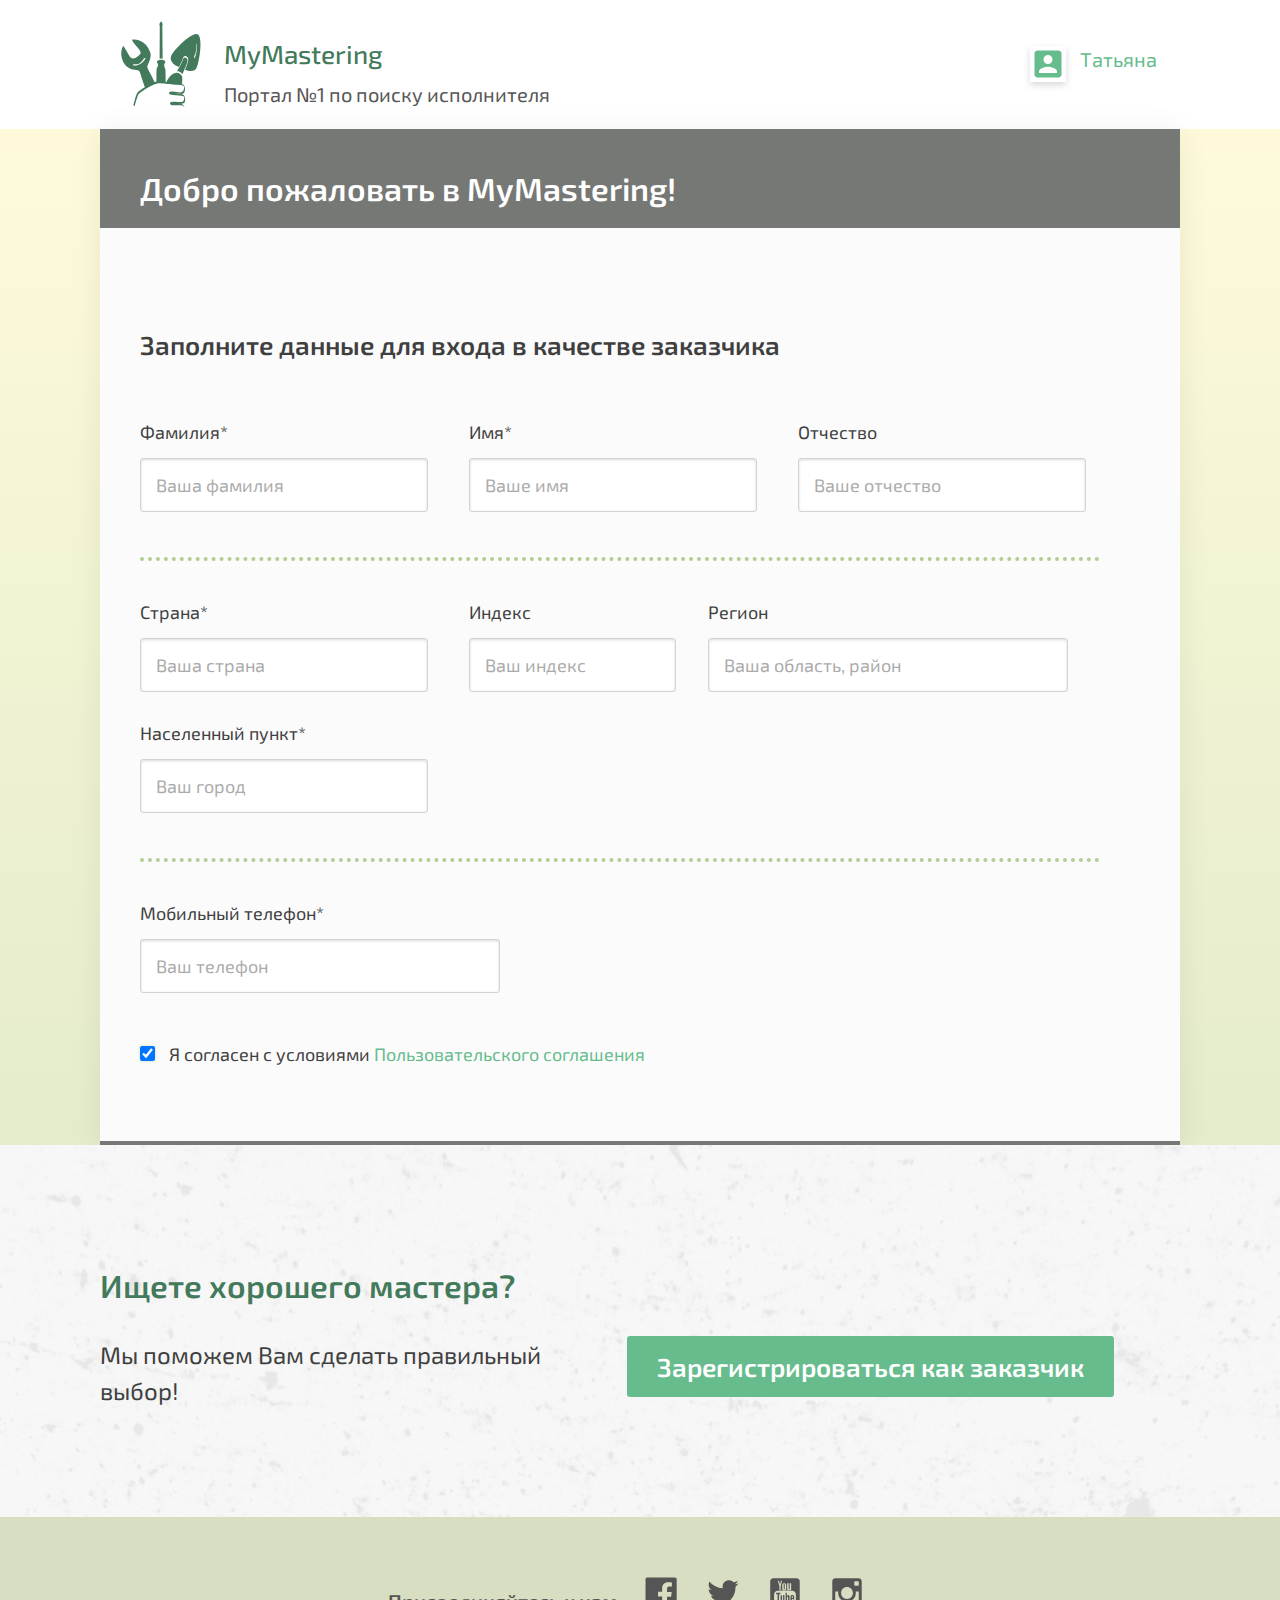
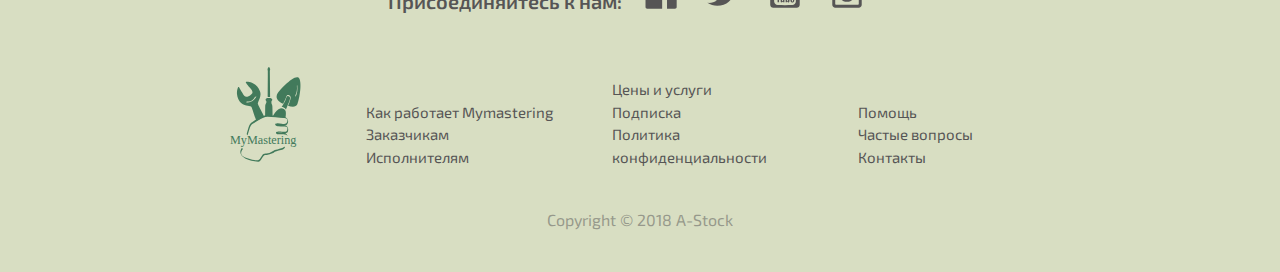
==== site/sign-customer.html @ 7f7287cf "site" ====
<!doctype html>
<html>
<head>
	<meta charset="utf-8">
	<title>MyMastering</title>
	<meta http-equiv="X-UA-Compatible" content="IE=edge">
	<meta name="viewport" content="width=device-width, initial-scale=1.0">
	<link rel="stylesheet" type="text/css" href="css/style.css">
	<link href="https://fonts.googleapis.com/css?family=Exo+2:400,400i,500,600&amp;subset=cyrillic" rel="stylesheet">
	<link rel="icon" type="image/png" href="img/logo-simple.png" />
	<link rel="stylesheet" media="all" href="css/animate.css">
	<script src="js/wow.min.js"></script>
	<script>new WOW().init();</script>
	<style type="text/css">
		 object { 
		 	src: url('https://fonts.googleapis.com/css?family=Exo+2:400,400i,500,600&amp;subset=cyrillic') format("embedded-opentype");
		 	margin-right: 30px;
		 	cursor: pointer;
		 }
	</style>
</head>

<body lang="ru">
		<!--Header-->
		<div class="container-header">
			<div class="container">
				<div class="col-md-7">
					<object type="image/svg+xml" class="logo-simple" data="img/logo-simple.svg" width="100">
					  <img src="img/logo-simple.png" class="logo-simple" width="100" alt="image format png" />
					</object>
					<div class="logo-text">
						<strong>MyMastering</strong>
						<p>Портал №1 по поиску исполнителя</p>
					</div>
				</div>
				<div class="col-md-5">
					<div class="account">
						<svg xmlns="http://www.w3.org/2000/svg" width="36" height="36" viewBox="0 0 48 48"><path d="M6 10v28c0 2.21 1.79 4 4 4h28c2.21 0 4-1.79 4-4V10c0-2.21-1.79-4-4-4H10c-2.21 0-4 1.79-4 4zm24 8c0 3.32-2.69 6-6 6s-6-2.68-6-6c0-3.31 2.69-6 6-6s6 2.69 6 6zM12 34c0-4 8-6.2 12-6.2S36 30 36 34v2H12v-2z" fill='#66bc8d'/></svg>
						<span>Татьяна</span>
					</div>
				</div>
			</div>
		</div>

		<!--Content-->
		<section id="" class="sign-up">
        		<div class="container">
        				<div class="registration">
        					<h1>Добро пожаловать в MyMastering!</h1>
					        <form action="" enctype="multipart/form-data" method="post" id="registr" name="registr" autocomplete="on">
					        	<h2>Заполните данные для входа в качестве заказчика</h2>
					        	<figure>
						            <div class="col-md-4">
										<label for="last-name">Фамилия*</label>
										<input id="last-name" name="last-name" type="text" placeholder="Ваша фамилия" maxlength="40">
						            </div>
						            <div class="col-md-4">
										<label for="first-name">Имя*</label>
										<input id="first-name" name="first-name" type="text" placeholder="Ваше имя" maxlength="40">
						            </div>
						            <div class="col-md-4">
										<label for="patronymic-name">Отчество</label>
										<input id="patronymic-name" name="patronymic-name" type="text" placeholder="Ваше отчество" maxlength="40">
						            </div>
						            <figcaption> </figcaption>
						        </figure>
						        <figure>
						            <div class="col-md-4">
										<label for="country">Страна*</label>
										<input id="country" name="country" type="text" placeholder="Ваша страна" maxlength="40">
						            </div>
						            <div class="col-md-3">
										<label for="zip">Индекс</label>
										<input id="zip" name="zip" type="text" pattern="[0-9]{6}" placeholder="Ваш индекс" maxlength="6">
						            </div>
						            <div class="col-md-5">
										<label for="region">Регион</label>
										<input id="region" name="region" type="text" placeholder="Ваша область, район" maxlength="80">
						            </div>
						            <div class="col-md-4">
										<label for="city">Населенный пункт*</label>
										<input id="city" name="city" type="text" placeholder="Ваш город" maxlength="40">
						            </div>
						            <figcaption> </figcaption>
						        </figure>
						        <figure>
						            <div class="col-md-5">
										<label for="phone">Мобильный телефон*</label>
										<input id="phone" name="phone" type="text" placeholder="Ваш телефон" maxlength="20">
						            </div>
						            <div class="col-md-12">
						            	<div>
						            		<input type="checkbox" name="agreement" checked> Я согласен с условиями <a href="privacy_policy.html">Пользовательского соглашения</a>
						            	</div>
						        	</div>
						        </figure>
					        </form>
					    </div>
				</div>
        </section>
		<section class="change-profile">
			<div class="container">
        		<div class="col-md-6">
        			<h2>Ищете хорошего мастера?</h2>
        			<p>Мы поможем Вам сделать правильный выбор!</p>
        		</div>
        		<div class="col-md-6">
        			<a href="sign-customer.html" class="btn green">Зарегистрироваться как заказчик</a>
        		</div>
        	</div>
        </section>


        <!--Footer-->
		<footer class="container-footer"> 
		  	<div class="container">
		  		<div class="col-md-12">
					<div class="social">
							<span>Присоединяйтесь к нам:</span>
							<span>
								<a href="https://www.facebook.com/mymastering/"><object type="image/svg+xml" data="img/social/fb.svg" width="32" ><img src="img/social/fb.png" alt="Facebook"/></object></a>
								<a href="https://www.twitter.com/mymastering/"><object type="image/svg+xml" data="img/social/tw.svg" width="32" ><img src="img/social/tw.png" alt="Twitter"/></object></a>
								<a href="https://www.youtube.com/mymastering/"><object type="image/svg+xml" data="img/social/yt.svg" width="32" ><img src="img/social/yt.png" alt="Youtube"/></object></a>
								<a href="https://www.instagram.com/mymastering/"><object type="image/svg+xml" data="img/social/in.svg" width="32" ><img src="img/social/in.png" alt="Instagram"/></object></a>
							</span>
					</div>
        		</div>
		    	<div class="row">
					<div class="col-md-3">
						<a href="index.html">
							<object type="image/svg+xml" class="logo" data="img/logo.svg" width="80" align="right">
							  <img src="img/logo-small.png" class="logo" alt="image format png" />
							</object>
						</a>
					</div>
		     
			    	<div class="col-md-3">
						<ul class="main">
			    				<li><a href="how_work.html">Как работает Mymastering</a></li>
			    				<li><a href="customer.html">Заказчикам</a></li>
				                <li><a href="master.html">Исполнителям</a></li>
			      		</ul>
					</div>
				     
				    <div class="col-md-3">
						<ul class="info">
						        <li><a href="prices.html">Цены и услуги</a></li>
						        <li><a href="subscribe.html">Подписка</a></li>
						        <li><a href="privacy_policy.html">Политика конфиденциальности</a></li>
				      	</ul>
					</div>

					<div class="col-md-3">
						<ul class="contact">
						        <li><a href="help.html">Помощь</a></li>
						        <li><a href="faq.html">Частые вопросы</a></li>
						        <li><a href="contacts.html">Контакты</a></li>
				        </ul>
					</div>
			   	</div>
			    <div class="copyright">
			        <p>Copyright © 2018 A-Stock</p>
			    </div>
			</div>
		</footer>
</body>

</html>
---- site/css/style.css ----
@charset "UTF-8";
html, body, div, span, applet, object, iframe,
h1, h2, h3, h4, h5, h6, p, 
a, img, ol, ul, li,
fieldset, form, label,
table, caption, tbody, tfoot, thead, tr, th, td,
footer, header,
menu, nav, section, audio, video {
  margin: 0;
  padding: 0;
  border: 0;
  font-size: 100%;
  outline: none;
  box-sizing: border-box;
  color: inherit;
}

footer, header, hgroup, menu, nav, section {
  display: block;
}

ol, ul {
  list-style: none;
}

table {
  border-collapse: collapse;
  border-spacing: 0;
}

td,
th {
  padding: 0;
}

a {
  text-decoration: none;
  background-color: transparent;
  color: #66bc8d;
}


html {
  font-family: 'Exo 2', sans-serif;
  -ms-text-size-adjust: 100%;
  -webkit-text-size-adjust: 100%;
}

audio,
video {
  display: inline-block;
  vertical-align: bottom;
}

audio:not([controls]) {
  display: none;
  height: 0;
}

[hidden],
template {
  display: none;
}

a:active,
a:hover {
  outline: 0;
}

img {
  border: 0;
}

svg:not(:root) {
  overflow: hidden;
}

hr {
  box-sizing: content-box;
  height: 0;
}

button,
input,
select,
textarea {
  color: inherit;
  margin: 0;
}

button {
  overflow: visible;
}

button,
select {
  text-transform: none;
}

button,
html input[type="button"],
input[type="reset"],
input[type="submit"] {
  -webkit-appearance: button;
  cursor: pointer;
}

button[disabled],
html input[disabled] {
  cursor: default;
}

button::-moz-focus-inner,
input::-moz-focus-inner {
  border: 0;
  padding: 0;
}

input {
  line-height: normal;
}


input[type="checkbox"],
input[type="radio"] {
  box-sizing: border-box;
  padding: 0;
}

input[type="number"]::-webkit-inner-spin-button,
input[type="number"]::-webkit-outer-spin-button {
  height: auto;
}

input[type="search"] {
  -webkit-appearance: textfield;
  box-sizing: content-box;
}

input[type="search"]::-webkit-search-cancel-button,
input[type="search"]::-webkit-search-decoration {
  -webkit-appearance: none;
}

fieldset {
  border: 1px solid #c0c0c0;
  margin: 0 2px;
  padding: 0.35em 0.625em 0.75em;
}

textarea {
  overflow: auto;
}

*, *:before, *:after {
  box-sizing: border-box;
}

  h1 {
    font-size: 32px;
    line-height: 1.2;
  }
  h2 {
    font-size: 24px;
    line-height: 1.3;
  }
  h3 {
    font-size: 20px;
    line-height: 1.4;
  }
  p {
    font-size: 16px;
    line-height: 1.5;
  } 

.container {  
  margin-right: auto;
  margin-left: auto;
  position: relative;
  padding: 20px;
}
.center {
  text-align: center;
}

/* Header */
.container-header { 
    background-color: #fff;
    box-shadow: 0 3px 30px 0px rgba(0,0,0,0.07);
    top: 0;
    left: 0;
    right: 0;
}
.logo-simple {
    position: relative;
    margin-right: 10px;
    margin-left: 10px;
    vertical-align: bottom;
}
.logo-text {
    display: inline-block;
    position: relative;
    margin-top: 20px;
}
.container-header strong {
    position: relative;
    font-size: 26px;
    font-weight: 500;
    color: #427a5b;
    bottom: 10px;
}
.container-header p {
    font-size: 20px;
    font-weight: 400;
    color: #575656;   
}

@media (max-width: 700px) {
  .container-header p {
    display: none;
  }
  .container-header strong, .logo-simple {
    margin-left: -10px;
  }
}

@media (max-width: 480px) {  
  .container-header strong {
    font-size: 18px;
  }
  .container-header p {
    font-size: 16px;
  }
  .logo-simple {
    width: 60px;
  }
}

.account {
    position: absolute;
    bottom: 20px;
    right: 0px;
    text-align: right;
}
.account span {
    display: inline;
    font-size: 20px;
    font-weight: 400;
    color: #66bc8d;   
    vertical-align: middle;
}
.account svg {
   box-shadow: 0 3px 7px 0px rgba(0,0,0,0.15);
   margin-top: 10px;
   margin-right: 10px;
   vertical-align: middle;
}
  svg.sign-icon {
    display: none;
  }

@media (max-width: 700px) {  
  .account span {
    display: none;
  }
    .account svg {
      width: 30px;
      height: 30px;
      box-shadow: none;
    }
  svg.sign-icon {
    display: inline-block;
  }
}
/* Buttons */

.btn {
    position: relative;
    display: inline-block;
    text-decoration: none;
    padding: 15px 30px;
    font-size: 26px;
    font-weight: 600;
    vertical-align: middle;
    text-align: center;
    border-radius: 3px;
}

@media (max-width: 480px) {
  .btn {
    padding: 10px 15px;
    font-size: 18px;
    }
  }

.btn:hover {
    -webkit-transition: all 0.2s ease-in-out;
      -moz-transition: all 0.2s ease-in-out;
      transition: all 0.2s ease-in-out;
  }

.btn.green {
    color: #fff;
    background: #66bc8d;
    margin-bottom: 60px;
}
.btn.green:active {
    background: #4b8b67;
}

/* Forms */

form {  
    font-size: 18px;  
    font-weight: 400;
    color: #403f3f;
    text-align: left;
}
form label {
    display: block;
    margin: 0 20px 15px 0;
}
form select {
    background: #fff;
    padding: 15px;
    border-color: #d1d4d0;
}
form input {
    font-family: 'Exo 2';
    font-size: 18px; 
    color: #2f2e2e;
    background: #fff;
    padding: 15px;
    margin: 0 0 30px 0;
    border: 1px solid #d1d4d0;
    border-radius: 3px;
    box-shadow: inset 0px 1px 3px rgba(0,0,0,.15);
}
      input[type="text"],input[type="password"],input[type="email"],input[type="file"], .upload { 
          width: 90%;
      }
      input[type="checkbox"] {
          color: #2f2e2e;
          background: #fff;
          margin: 0 0 40px 0;
          margin-right: 10px;
          height: 15px;
          width: 15px;
          border: 1px solid #d1d4d0;
          border-radius: 3px;
          box-shadow: inset 0px 1px 3px rgba(0,0,0,.15);
      }
      input:checked { 
          border: 1px solid #b4cd93;
          box-shadow: 0px 0px 3px rgba(180,205,147,.5);
      }
      input:focus { 
          border: 1px solid #b4cd93;
          box-shadow: 0px 0px 3px rgba(180,205,147,.5);
      }
      input:invalid { 
          border: 1px solid #e1d35a;
          box-shadow: 0px 0px 3px rgba(225,211,90,.5);
      }
      ::-webkit-input-placeholder       {font-family: 'Exo 2'; font-size: 18px; color: #ababab; opacity: 1; transition: opacity 0.3s ease;}
      ::-moz-placeholder                {font-family: 'Exo 2'; font-size: 18px; color: #ababab; opacity: 1; transition: opacity 0.3s ease;}
      :-moz-placeholder                 {font-family: 'Exo 2'; font-size: 18px; color: #ababab; opacity: 1; transition: opacity 0.3s ease;}
      :-ms-input-placeholder            {font-family: 'Exo 2'; font-size: 18px; color: #ababab; opacity: 1; transition: opacity 0.3s ease;}
      :focus::-webkit-input-placeholder {opacity: 0; transition: opacity 0.3s ease;}
      :focus::-moz-placeholder          {opacity: 0; transition: opacity 0.3s ease;}
      :focus:-moz-placeholder           {opacity: 0; transition: opacity 0.3s ease;}
      :focus:-ms-input-placeholder      {opacity: 0; transition: opacity 0.3s ease;}

      @media (max-width: 480px) {
        form input {
          font-size: 16px;
          margin: 0 0 20px 0;
        }
        input[type="text"],input[type="password"],input[type="email"],input[type="file"], .upload { 
          width: 100%;
        }
      }

input[type="radio"]:checked {
    border: 5px solid #767875;
}

input[type="radio"] {
    -webkit-appearance: none;
    -moz-appearance: none;
    appearance: none;
    width: 16px;
    height: 16px;
    border-radius: 50%;
    border: 1px solid #767875;
    box-shadow: inset 0px 1px 3px rgba(0,0,0,.15);
    transition: 0.2s all linear;
    cursor: pointer;
    outline: none;

    margin-right: 10px;
}

/* Registration */
.sign-up {
    position: relative;
    background: linear-gradient(to bottom, rgba(254, 250, 217, 1) 0%, rgba(228, 236, 204, 1) 100%), no-repeat center;
    background-size: cover;
}
.sign-up .container {
    padding-top: 0;
    padding-bottom: 0;
}

.sign-up .registration {
    background: #fbfbfb;
    border-bottom: 4px solid #767875;
    box-shadow: 0 3px 30px 0px rgba(0,0,0,0.07);
}

.sign-up h1 {
    font-size: 32px;
    font-weight: 600;
    color: #fff;
    background: #767875;
    padding: 40px 20px 20px 40px;
}
.sign-up form {
    padding: 20px 40px;
}
.sign-up h2 {
    font-size: 26px;
    font-weight: 600;
    color: #403f3f;
    padding: 80px 20px 20px 0px;
}
  .sign-up figure {
    margin: 40px 0 20px 0;
  }
  .sign-up figcaption {
     border-bottom: 4px dotted #b4cd93;
     margin: 15px 40px 15px 0;
  }
  .sign-up figure > div > div {
    padding-top: 20px;
  }

@media (max-width: 480px) {
  .sign-up h1 {
      font-size: 26px;
      padding: 20px;
  }
  .sign-up h2 {
      font-size: 20px;
      padding: 40px 20px 10px 0px;
  }
  .sign-up form {
      padding: 10px 20px 40px;
    }
  .sign-up figcaption {
     margin: 15px 0;
  }
}

/* Change Profile */
.change-profile {
    position: relative;
    padding: 100px 40px 40px;
    background:  url(../img/pattern-min.png) no-repeat center;
    background-size: cover;
}
.change-profile h2 {
    font-size: 32px;
    font-weight: 600;
    color: #427a5b;
    padding-bottom: 30px;
}
.change-profile p {
    font-size: 24px;
    font-weight: 400;
    color: #403f3f;
    padding-right: 10px;
    margin-bottom: 30px;
}

.change-profile .btn.green {
    margin-right: 0;
}

@media (max-width: 480px) {  
  .change-profile {
    padding: 60px 20px 20px;
  }
  .change-profile h2 {
    font-size: 20px;
  }
  .change-profile p {
    font-size: 16px;
  }
}


/* Footer */
.container-footer { 
    font-weight: 400;
    font-size: 15px;
    line-height: 1.5;
    background-color: #d8dec2;
    position: relative;
  }
.container-footer .social {
    margin: 40px 0 30px 0;
    text-align: center;
}
.social span {
    font-size: 20px;
    font-weight: 600;
    color: #565555;
    display: inline-flex;
    padding-right: 20px;
    margin-bottom: 20px;
}
.social span:nth-child(2) {
    padding-right: 0px;
}
.social a {
    cursor: pointer;
}
.social img {
    margin-right: 30px;
}
  .container-footer .row { 
    color: #565555;
    display: block;
    margin-right: 45px;
  }
  .container-footer .row a { 
    color: #565555;
  }
  .container-footer .row a:hover {
    color: #66bc8d;
  }
  .container-footer .row li {
    padding-left: 20px;
  }
  .container-footer .row img { 
    text-align: right;
  }
  .container-footer .copyright { 
    color: #565555;
    opacity: 0.5;
    text-align: center;
    padding: 40px 0 20px 0;
  }

/* Resolution */
@media (min-width: 768px) {
  .container {
    width: 688px;
  }
}
@media (min-width: 992px) {
  .container {
    width: 912px;
  }
}
@media (min-width: 1200px) {
  .container {
    width: 1120px;
  }
}

@media (min-width: 1440px) {
  .container {
    width: 1200px;
  }
}

.col-md-1, .col-md-2, .col-md-3, .col-md-4, .col-md-5, .col-md-6, .col-md-7, .col-md-8, .col-md-9, .col-md-10, .col-md-11, .col-md-12 {
    position: relative;
    margin: 0 auto;
}

@media (min-width: 992px) {
  .col-md-1, .col-md-2, .col-md-3, .col-md-4, .col-md-5, .col-md-6, .col-md-7, .col-md-8, .col-md-9, .col-md-10, .col-md-11, .col-md-12 {
    display: inline-block;
    margin-right: 5px;  
  }

  .col-md-12 {
    width: 100%;
  }
  .col-md-11 {
    width: 90%;
  }
  .col-md-10 {
    width: 82%;
  }
  .col-md-9 {
    width: 74%;
  }
  .col-md-8 {
    width: 65%;
  }
  .col-md-7 {
    width: 57%;
  }
  .col-md-6 {
    width: 48%;
  }
  .col-md-5 {
    width: 40%;
  }
  .col-md-4 {
    width: 32%;
  }
  .col-md-3 {
    width: 23%;
  }
  .col-md-2 {
    width: 15%;
  }
  .col-md-1 {
    width: 7%;
  }
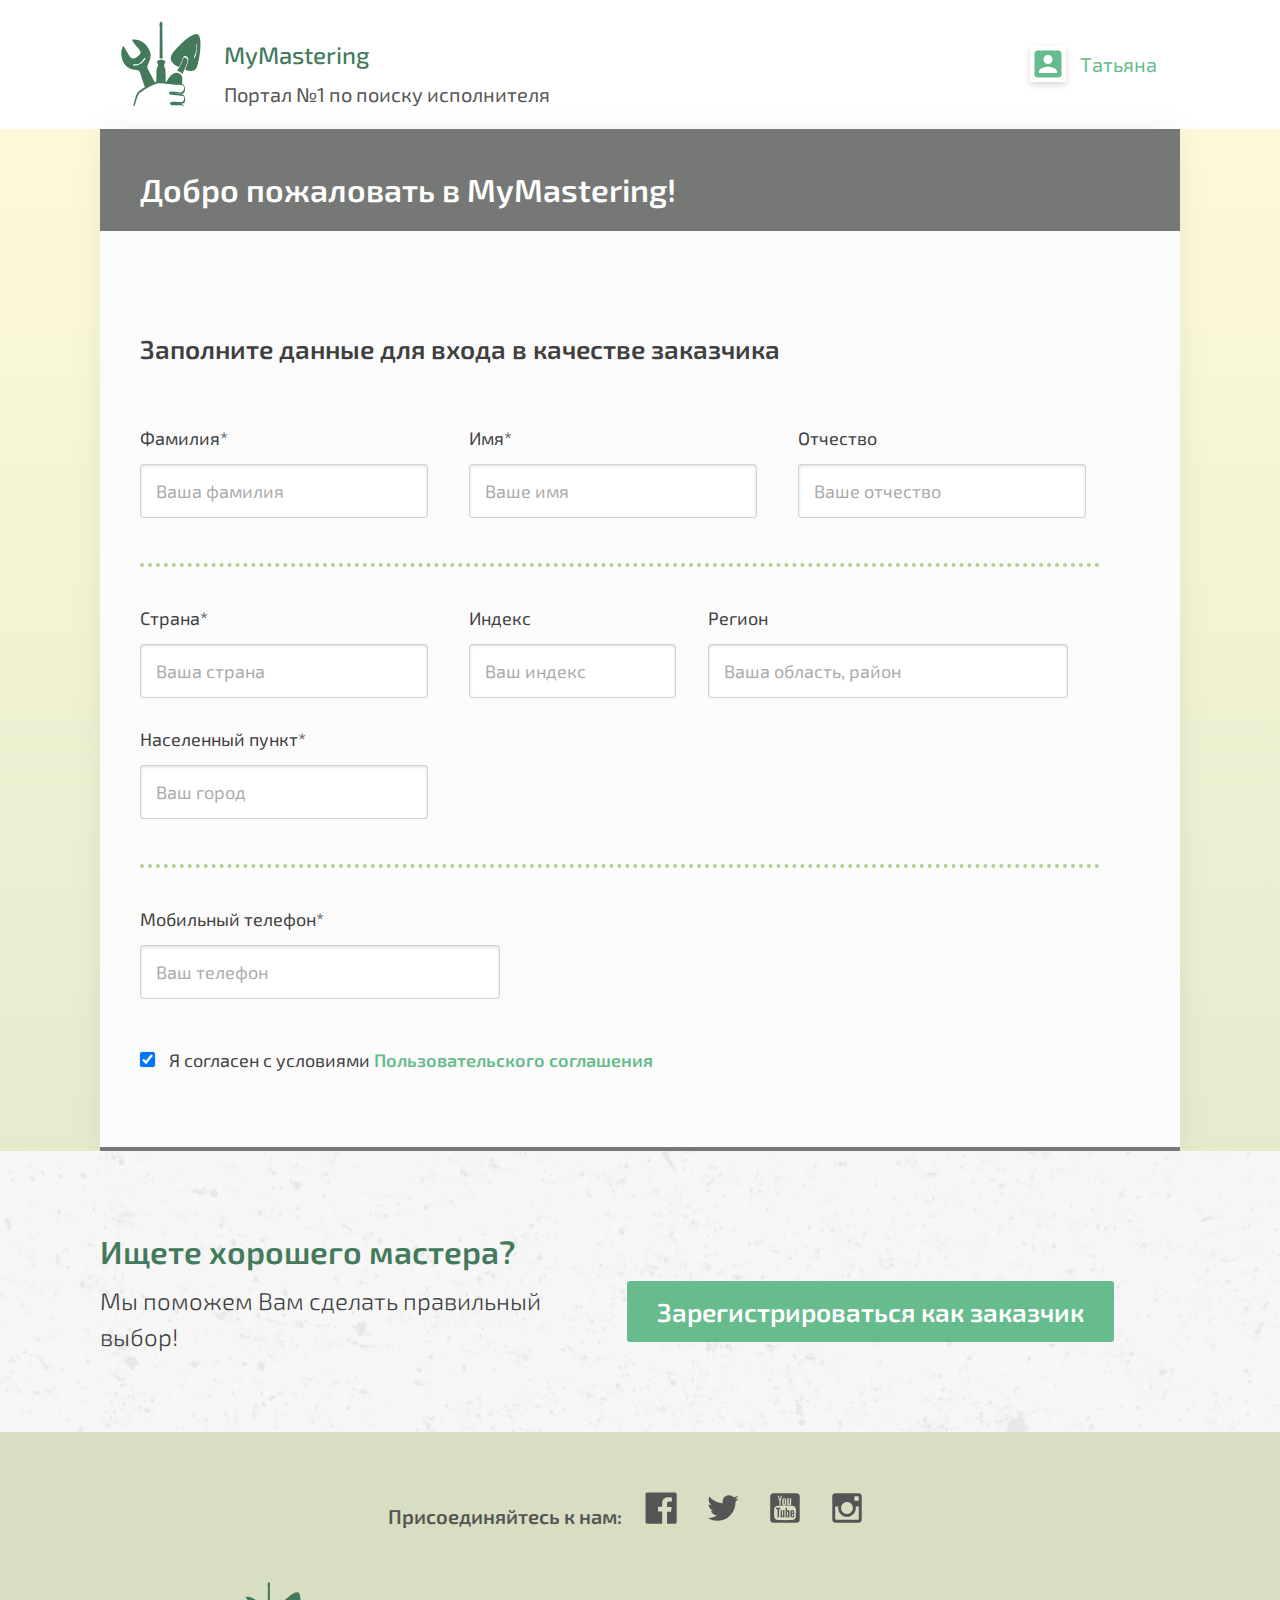
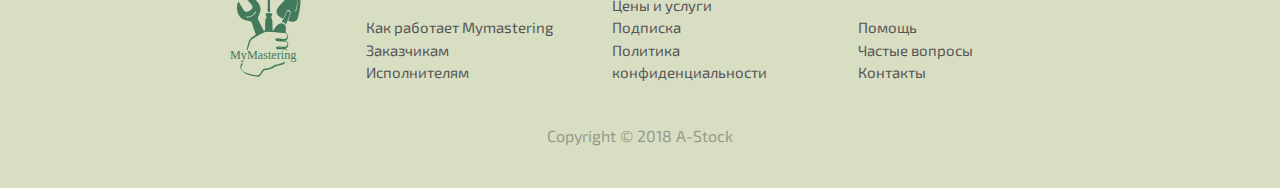
==== commit 1df1735e: "Стили, обновила index, заголовки в sign-customer" ====
--- a/site/sign-customer.html
+++ b/site/sign-customer.html
@@ -8,9 +8,6 @@
 	<link rel="stylesheet" type="text/css" href="css/style.css">
 	<link href="https://fonts.googleapis.com/css?family=Exo+2:400,400i,500,600&amp;subset=cyrillic" rel="stylesheet">
 	<link rel="icon" type="image/png" href="img/logo-simple.png" />
-	<link rel="stylesheet" media="all" href="css/animate.css">
-	<script src="js/wow.min.js"></script>
-	<script>new WOW().init();</script>
 	<style type="text/css">
 		 object { 
 		 	src: url('https://fonts.googleapis.com/css?family=Exo+2:400,400i,500,600&amp;subset=cyrillic') format("embedded-opentype");
@@ -46,9 +43,9 @@
 		<section id="" class="sign-up">
         		<div class="container">
         				<div class="registration">
-        					<h1>Добро пожаловать в MyMastering!</h1>
+        					<h2>Добро пожаловать в MyMastering!</h2>
 					        <form action="" enctype="multipart/form-data" method="post" id="registr" name="registr" autocomplete="on">
-					        	<h2>Заполните данные для входа в качестве заказчика</h2>
+					        	<h3>Заполните данные для входа в качестве заказчика</h3>
 					        	<figure>
 						            <div class="col-md-4">
 										<label for="last-name">Фамилия*</label>
--- a/site/css/style.css
+++ b/site/css/style.css
@@ -8,7 +8,7 @@
 menu, nav, section, audio, video {
   margin: 0;
   padding: 0;
-  border: 0;
+  border: none;
   font-size: 100%;
   outline: none;
   box-sizing: border-box;
@@ -37,6 +37,7 @@
   text-decoration: none;
   background-color: transparent;
   color: #66bc8d;
+  font-weight: 600;
 }
 
 
@@ -142,12 +143,6 @@
   -webkit-appearance: none;
 }
 
-fieldset {
-  border: 1px solid #c0c0c0;
-  margin: 0 2px;
-  padding: 0.35em 0.625em 0.75em;
-}
-
 textarea {
   overflow: auto;
 }
@@ -157,22 +152,40 @@
 }
 
   h1 {
+    font-size: 42px;
+    font-weight: 500;
+    line-height: 1.2;
+  }
+  h2 {
     font-size: 32px;
-    line-height: 1.2;
+    font-weight: 600;
+    line-height: 1.3;
+  }
+  h3 {
+    font-size: 26px;
+    font-weight: 600;
+    line-height: 1.4;
+  }
+  p {
+    font-size: 20px;
+    font-weight: 400;
+    line-height: 1.5;
+  }
+
+@media (max-width: 480px) { 
+  h1 {
+    font-size: 28px;
   }
   h2 {
     font-size: 24px;
-    line-height: 1.3;
   }
   h3 {
     font-size: 20px;
-    line-height: 1.4;
   }
   p {
     font-size: 16px;
-    line-height: 1.5;
-  } 
-
+  }
+}
 .container {  
   margin-right: auto;
   margin-left: auto;
@@ -204,14 +217,12 @@
 }
 .container-header strong {
     position: relative;
-    font-size: 26px;
+    font-size: 24px;
     font-weight: 500;
     color: #427a5b;
     bottom: 10px;
 }
 .container-header p {
-    font-size: 20px;
-    font-weight: 400;
     color: #575656;   
 }
 
@@ -227,9 +238,6 @@
 @media (max-width: 480px) {  
   .container-header strong {
     font-size: 18px;
-  }
-  .container-header p {
-    font-size: 16px;
   }
   .logo-simple {
     width: 60px;
@@ -251,7 +259,6 @@
 }
 .account svg {
    box-shadow: 0 3px 7px 0px rgba(0,0,0,0.15);
-   margin-top: 10px;
    margin-right: 10px;
    vertical-align: middle;
 }
@@ -397,7 +404,6 @@
     transition: 0.2s all linear;
     cursor: pointer;
     outline: none;
-
     margin-right: 10px;
 }
 
@@ -418,9 +424,7 @@
     box-shadow: 0 3px 30px 0px rgba(0,0,0,0.07);
 }
 
-.sign-up h1 {
-    font-size: 32px;
-    font-weight: 600;
+.sign-up h2 {
     color: #fff;
     background: #767875;
     padding: 40px 20px 20px 40px;
@@ -428,9 +432,7 @@
 .sign-up form {
     padding: 20px 40px;
 }
-.sign-up h2 {
-    font-size: 26px;
-    font-weight: 600;
+.sign-up h3 {
     color: #403f3f;
     padding: 80px 20px 20px 0px;
 }
@@ -446,12 +448,10 @@
   }
 
 @media (max-width: 480px) {
-  .sign-up h1 {
-      font-size: 26px;
+  .sign-up h2 {
       padding: 20px;
   }
-  .sign-up h2 {
-      font-size: 20px;
+  .sign-up h3 {
       padding: 40px 20px 10px 0px;
   }
   .sign-up form {
@@ -465,37 +465,34 @@
 /* Change Profile */
 .change-profile {
     position: relative;
-    padding: 100px 40px 40px;
+    padding: 60px 40px 10px;
     background:  url(../img/pattern-min.png) no-repeat center;
     background-size: cover;
 }
 .change-profile h2 {
-    font-size: 32px;
-    font-weight: 600;
     color: #427a5b;
-    padding-bottom: 30px;
+    padding-bottom: 10px;
 }
 .change-profile p {
-    font-size: 24px;
-    font-weight: 400;
+	font-size: 24px;
+	font-weight: 300;
     color: #403f3f;
     padding-right: 10px;
-    margin-bottom: 30px;
+    margin-bottom: 40px;
 }
 
 .change-profile .btn.green {
     margin-right: 0;
 }
-
+@media (max-width: 992px) {  
+  .change-profile {
+    padding: 60px 20px 10px;
+	text-align: center;
+  }
+}
 @media (max-width: 480px) {  
-  .change-profile {
-    padding: 60px 20px 20px;
-  }
-  .change-profile h2 {
-    font-size: 20px;
-  }
   .change-profile p {
-    font-size: 16px;
+	font-size: 16px;
   }
 }
 
@@ -529,6 +526,11 @@
 .social img {
     margin-right: 30px;
 }
+
+.copyright p {
+	font-size: 16px;
+}
+
   .container-footer .row { 
     color: #565555;
     display: block;
@@ -536,6 +538,7 @@
   }
   .container-footer .row a { 
     color: #565555;
+		font-weight: 400;
   }
   .container-footer .row a:hover {
     color: #66bc8d;
